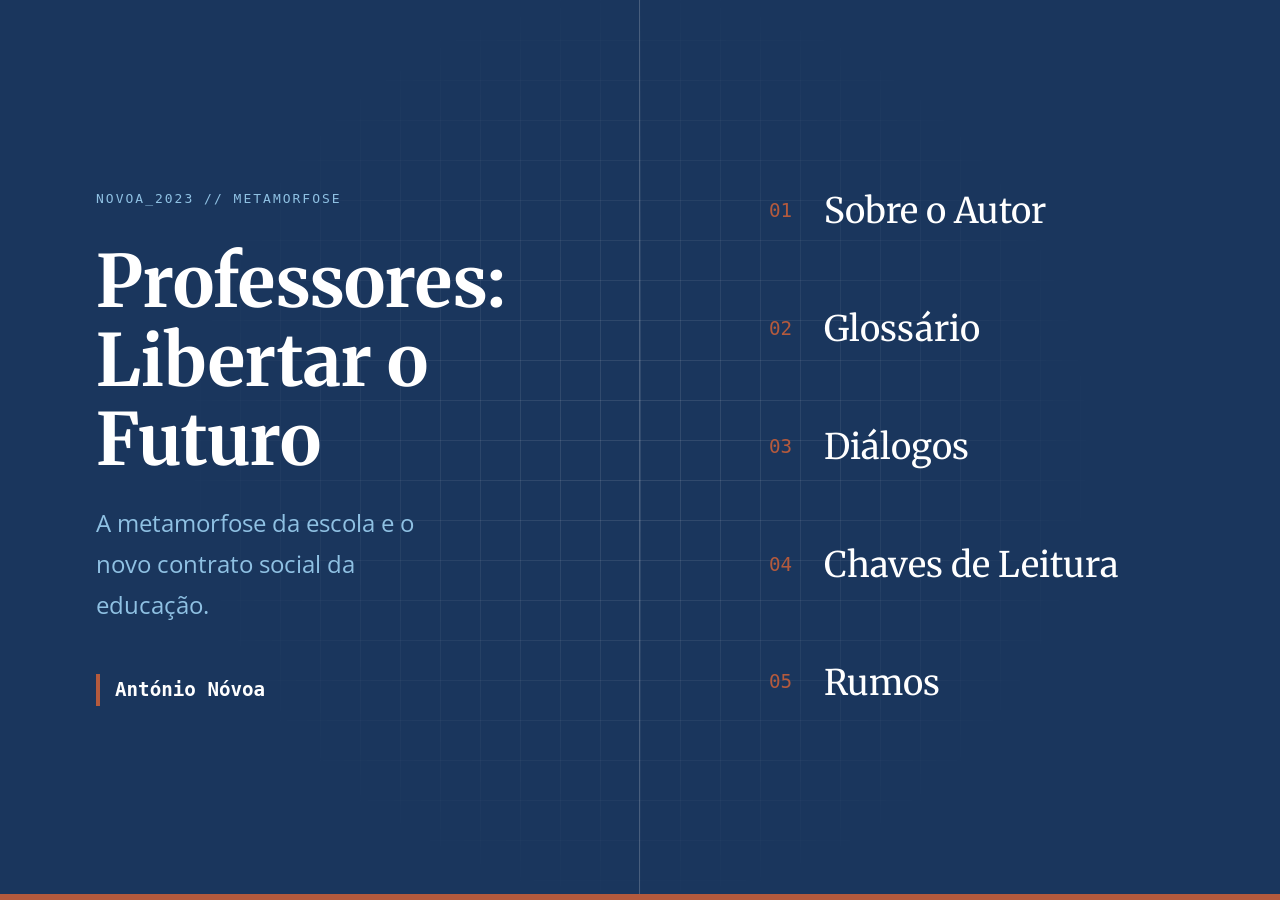
==== index.html @ 68f874a7 "Add files via upload" ====
<!doctype html>
<html lang="pt-BR">
    <head>
        <meta charset="UTF-8" />
        <meta name="viewport" content="width=device-width, initial-scale=1.0" />
        <title>Professores: Libertar o Futuro - Início</title>
        <link rel="preconnect" href="https://fonts.googleapis.com" />
        <link rel="preconnect" href="https://fonts.gstatic.com" crossorigin />
        <link
            href="https://fonts.googleapis.com/css2?family=Merriweather:wght@400;700&family=Open+Sans:wght@400;600&display=swap"
            rel="stylesheet"
        />
        <link rel="stylesheet" href="style.css" />
    </head>
    <body>
        <section id="apresentacao-slide" class="tela-blueprint">
            <div class="coluna-esquerda">
                <div
                    id="etiqueta-dinamica"
                    class="decoracao-arquitetonica anima-entrada"
                    style="animation-delay: 0.1s"
                >
                    NOVOA_2023 // METAMORFOSE
                </div>

                <h1 class="anima-entrada" style="animation-delay: 0.2s">
                    Professores:<br />Libertar o Futuro
                </h1>
                <p
                    class="subtitulo anima-entrada"
                    style="animation-delay: 0.3s"
                >
                    A metamorfose da escola e o novo contrato social da
                    educação.
                </p>

                <div
                    class="autor-info anima-entrada"
                    style="animation-delay: 0.4s"
                >
                    <strong>António Nóvoa</strong>
                </div>
            </div>

            <div class="coluna-direita">
                <nav class="navegacao-apresentacao">
                    <ul>
                        <li class="anima-entrada" style="animation-delay: 0.4s">
                            <a href="autor.html" data-tema="O PENSADOR"
                                ><span class="indice">01</span> Sobre o Autor</a
                            >
                        </li>
                        <li class="anima-entrada" style="animation-delay: 0.5s">
                            <a
                                href="glossario.html"
                                data-tema="CARTOGRAFIA CONCEITUAL"
                                ><span class="indice">02</span> Glossário</a
                            >
                        </li>
                        <li class="anima-entrada" style="animation-delay: 0.6s">
                            <a href="dialogos.html" data-tema="MULTIMÍDIA"
                                ><span class="indice">03</span> Diálogos</a
                            >
                        </li>
                        <li class="anima-entrada" style="animation-delay: 0.7s">
                            <a
                                href="chaves-leitura.html"
                                data-tema="AS RUPTURAS"
                                ><span class="indice">04</span> Chaves de
                                Leitura</a
                            >
                        </li>
                        <li class="anima-entrada" style="animation-delay: 0.8s">
                            <a href="rumos.html" data-tema="O AMANHÃ"
                                ><span class="indice">05</span> Rumos</a
                            >
                        </li>
                    </ul>
                </nav>
            </div>
        </section>

        <script src="script.js"></script>
    </body>
</html>
---- style.css ----
/* ==================================================
   VARIÁVEIS E DEFINIÇÕES GLOBAIS
   ================================================== */
:root {
    --cor-fundo: #fdfbf7;
    --cor-texto: #1a1a1a;
    --cor-destaque: #2c5d63;
    --cor-link: #b45a3d;
    --cor-grade: #d1cfc8;
    --azul-blueprint: #1a365d;
    --azul-blueprint-claro: #8fc1e3;
    --espacamento-padrao: 2rem;
}

* {
    margin: 0;
    padding: 0;
    box-sizing: border-box;
}

body {
    font-family: "Open Sans", sans-serif;
    background-color: var(--cor-fundo);
    color: var(--cor-texto);
    line-height: 1.7;
    position: relative;
    overflow-x: hidden;
}

h1,
h2,
h3 {
    font-family: "Merriweather", serif;
    color: var(--cor-destaque);
}

/* ==================================================
   TELA INICIAL: APRESENTAÇÃO BLUEPRINT DINÂMICA
   ================================================== */
.tela-blueprint {
    min-height: 100vh;
    display: grid;
    grid-template-columns: 1fr 1fr;
    background-color: var(--azul-blueprint);
    position: relative;
    overflow: hidden;
    border-bottom: 6px solid var(--cor-link);
    /* Variáveis do Spotlight */
    --cursor-x: 50%;
    --cursor-y: 50%;
}

/* Malha quadriculada com máscara dinâmica para o Spotlight */
.tela-blueprint::before {
    content: "";
    position: absolute;
    top: 0;
    left: 0;
    right: 0;
    bottom: 0;
    background-image:
        linear-gradient(rgba(255, 255, 255, 0.1) 1px, transparent 1px),
        linear-gradient(90deg, rgba(255, 255, 255, 0.1) 1px, transparent 1px);
    background-size: 40px 40px;
    -webkit-mask-image: radial-gradient(
        circle at var(--cursor-x) var(--cursor-y),
        black 10%,
        transparent 60%
    );
    mask-image: radial-gradient(
        circle at var(--cursor-x) var(--cursor-y),
        black 10%,
        transparent 60%
    );
    z-index: 1;
    transition:
        -webkit-mask-image 0.1s ease,
        mask-image 0.1s ease;
}

.coluna-esquerda,
.coluna-direita {
    position: relative;
    z-index: 2;
    padding: 6rem;
    display: flex;
    flex-direction: column;
    justify-content: center;
}

.coluna-esquerda {
    border-right: 1px solid rgba(255, 255, 255, 0.2);
}

.coluna-esquerda .decoracao-arquitetonica {
    color: var(--azul-blueprint-claro);
    font-family: monospace;
    letter-spacing: 2px;
    margin-bottom: 2rem;
}

/* Transição de cor para a etiqueta dinâmica */
#etiqueta-dinamica {
    transition: color 0.3s ease;
}

.coluna-esquerda h1 {
    color: #ffffff;
    font-size: 4.5rem;
    line-height: 1.1;
    margin-bottom: 1.5rem;
}

.coluna-esquerda .subtitulo {
    font-size: 1.5rem;
    color: var(--azul-blueprint-claro);
    margin-bottom: 3rem;
    max-width: 80%;
}

.coluna-esquerda .autor-info {
    font-family: monospace;
    font-size: 1.2rem;
    color: #ffffff;
    border-left: 4px solid var(--cor-link);
    padding-left: 15px;
}

/* Navegação da Capa */
.navegacao-apresentacao ul {
    list-style: none;
    display: flex;
    flex-direction: column;
    gap: 1.5rem;
}

.navegacao-apresentacao a {
    display: flex;
    align-items: center;
    color: #ffffff;
    text-decoration: none;
    font-size: 2.2rem;
    font-family: "Merriweather", serif;
    transition: all 0.3s ease;
    padding: 1rem 2rem;
    border: 1px solid transparent;
    border-radius: 4px;
}

.navegacao-apresentacao a:hover {
    border-color: var(--cor-link);
    background: rgba(180, 90, 61, 0.1);
    transform: translateX(15px);
    color: var(--cor-link);
}

.navegacao-apresentacao .indice {
    font-size: 1.2rem;
    font-family: monospace;
    color: var(--cor-link);
    margin-right: 2rem;
}

/* ==================================================
   ANIMAÇÕES DE ENTRADA (CASCATA)
   ================================================== */
.anima-entrada {
    opacity: 0;
    transform: translateY(30px);
    animation: fadeUp 0.8s cubic-bezier(0.2, 0.8, 0.2, 1) forwards;
}

@keyframes fadeUp {
    to {
        opacity: 1;
        transform: translateY(0);
    }
}

/* ==================================================
   ESTRUTURA DAS PÁGINAS INTERNAS (USO FUTURO)
   ================================================== */
.cabecalho-interno {
    background-color: var(--cor-destaque);
    display: flex;
    justify-content: space-between;
    align-items: center;
    padding: 1rem 3rem;
    position: sticky;
    top: 0;
    z-index: 100;
    box-shadow: 0 2px 10px rgba(0, 0, 0, 0.1);
}

.cabecalho-interno .logo-texto a {
    color: #ffffff;
    font-family: monospace;
    text-decoration: none;
    letter-spacing: 1px;
    font-size: 0.8rem;
    border: 1px solid rgba(255, 255, 255, 0.3);
    padding: 0.5rem 1rem;
    border-radius: 4px;
    transition: all 0.3s ease;
}

.cabecalho-interno .logo-texto a:hover {
    background-color: var(--cor-link);
    border-color: var(--cor-link);
}

.navegacao-reticular {
    display: flex;
    list-style: none;
    gap: 1.5rem;
}

.navegacao-reticular a {
    color: rgba(255, 255, 255, 0.7);
    text-decoration: none;
    font-weight: 600;
    font-size: 0.9rem;
    text-transform: uppercase;
    transition: all 0.3s ease;
}

.navegacao-reticular a:hover,
.navegacao-reticular a.ativo {
    color: #ffffff;
    border-bottom: 2px solid var(--cor-link);
}

.conteudo-fluido {
    background-color: var(--cor-fundo);
    position: relative;
    min-height: 100vh;
}

.conteudo-fluido::before {
    content: "";
    position: absolute;
    top: 0;
    left: 0;
    right: 0;
    bottom: 0;
    background-image: radial-gradient(var(--cor-grade) 1px, transparent 1px);
    background-size: 40px 40px;
    opacity: 0.5;
    z-index: 0;
    pointer-events: none;
}

.territorio {
    padding: 6rem var(--espacamento-padrao);
    max-width: 1000px;
    margin: 0 auto;
    position: relative;
    z-index: 1;
}

.territorio h2 {
    font-size: 2.5rem;
    margin-bottom: 2rem;
    position: relative;
    padding-bottom: 10px;
}

.territorio h2::after {
    content: "";
    position: absolute;
    bottom: 0;
    left: 0;
    width: 80px;
    height: 4px;
    background-color: var(--cor-link);
}

.grid-conceitos {
    display: grid;
    grid-template-columns: repeat(auto-fit, minmax(300px, 1fr));
    gap: 2rem;
    margin-top: 3rem;
}

.cartao-conceito {
    background: rgba(255, 255, 255, 0.9);
    padding: 2rem;
    border: 1px solid rgba(44, 93, 99, 0.15);
    border-top: 4px solid var(--cor-link);
    transition: all 0.3s ease;
}

.cartao-conceito:hover {
    background: #ffffff;
    box-shadow: 0 10px 30px rgba(0, 0, 0, 0.05);
    transform: translateY(-2px);
}

/* ==================================================
   ANIMAÇÃO DE METAMORFOSE ESPACIAL (PÁGINAS INTERNAS)
   ================================================== */
.palco-transicao {
    position: relative;
    width: 100%;
    height: 500px;
    margin-top: 3rem;
    overflow: hidden;
    background-color: rgba(255, 255, 255, 0.9);
    border: 1px solid var(--cor-grade);
    border-radius: 8px;
}

.cenario {
    position: absolute;
    top: 0;
    left: 0;
    width: 100%;
    height: 100%;
    display: flex;
    flex-direction: column;
    align-items: center;
    justify-content: center;
    transition: all 1.5s cubic-bezier(0.25, 1, 0.5, 1);
}

.rotulo-cenario {
    position: absolute;
    bottom: 20px;
    font-weight: 600;
    color: var(--cor-destaque);
    background: rgba(253, 251, 247, 0.95);
    padding: 0.5rem 1rem;
    border-radius: 4px;
}

.obsoleto {
    opacity: 1;
    transform: scale(1);
    z-index: 2;
}
.grade-celular {
    display: grid;
    grid-template-columns: repeat(4, 80px);
    gap: 20px;
}
.celula {
    width: 80px;
    height: 80px;
    border: 2px solid var(--cor-texto);
}

.futuro {
    opacity: 0;
    transform: scale(0.8);
    z-index: 1;
}
.ecologia-organica {
    position: relative;
    width: 100%;
    height: 100%;
}
.forma {
    position: absolute;
    opacity: 0.85;
}
.azul-petroleo {
    background-color: var(--cor-destaque);
}
.terracota {
    background-color: var(--cor-link);
}
.creme {
    background-color: var(--cor-grade);
}

.redonda {
    width: 150px;
    height: 150px;
    border-radius: 50%;
    top: 20%;
    left: 20%;
}
.capsula {
    width: 250px;
    height: 100px;
    border-radius: 50px;
    bottom: 30%;
    right: 20%;
}
.conectora {
    width: 200px;
    height: 120px;
    border-radius: 30% 70% 70% 30% / 30% 30% 70% 70%;
    top: 40%;
    left: 45%;
}

#metamorfose-espacial.ativa .obsoleto {
    opacity: 0;
    transform: scale(1.2);
    pointer-events: none;
}
#metamorfose-espacial.ativa .futuro {
    opacity: 1;
    transform: scale(1);
    z-index: 3;
}

/* ==================================================
   RESPONSIVIDADE (MEDIA QUERIES)
   ================================================== */
@media (max-width: 900px) {
    .tela-blueprint {
        grid-template-columns: 1fr;
        min-height: auto;
    }

    .coluna-esquerda {
        border-right: none;
        border-bottom: 1px solid rgba(255, 255, 255, 0.2);
        padding: 4rem 2rem;
    }

    .coluna-direita {
        padding: 2rem;
    }
    .coluna-esquerda h1 {
        font-size: 2.8rem;
    }

    .navegacao-apresentacao a {
        font-size: 1.6rem;
        padding: 0.8rem;
    }

    .cabecalho-interno {
        padding: 1rem;
        flex-direction: column;
        gap: 1rem;
    }

    .navegacao-reticular {
        gap: 0.8rem;
        flex-wrap: wrap;
        justify-content: center;
    }

    .palco-transicao {
        height: 350px;
    }
    .grade-celular {
        grid-template-columns: repeat(3, 60px);
        gap: 10px;
    }
    .celula {
        width: 60px;
        height: 60px;
    }
}

@media (max-width: 480px) {
    .coluna-esquerda h1 {
        font-size: 2.2rem;
    }
    .navegacao-apresentacao .indice {
        margin-right: 1rem;
    }
    .navegacao-apresentacao a {
        font-size: 1.3rem;
    }
}
/* ==================================================
   PÁGINA: SOBRE O AUTOR
   ================================================== */
.autor-hero {
    display: grid;
    grid-template-columns: 1fr 2fr;
    gap: 4rem;
    align-items: center;
}

/* Tratamento Visual da Foto */
.moldura-blueprint {
    position: relative;
    padding: 1rem;
    background-image:
        linear-gradient(var(--cor-grade) 1px, transparent 1px),
        linear-gradient(90deg, var(--cor-grade) 1px, transparent 1px);
    background-size: 20px 20px;
    border: 1px solid var(--cor-destaque);
    border-radius: 4px;
}

.moldura-blueprint::after {
    content: "";
    position: absolute;
    bottom: -15px;
    right: -15px;
    width: 50%;
    height: 50%;
    border-bottom: 4px solid var(--cor-link);
    border-right: 4px solid var(--cor-link);
    z-index: 0;
}

.foto-autor {
    width: 100%;
    height: auto;
    border-radius: 2px;
    display: block;
    position: relative;
    z-index: 1;
    filter: grayscale(20%) contrast(110%);
    transition: filter 0.3s ease;
}

.foto-autor:hover {
    filter: grayscale(0%) contrast(100%);
}

.subtitulo-autor {
    font-family: "Open Sans", sans-serif;
    font-size: 1.4rem;
    color: var(--cor-link);
    margin-bottom: 1.5rem;
}

/* O Paradoxo (Bloco de Impacto) */
.sem-borda {
    border-bottom: none;
}
.padding-reduzido {
    padding-top: 2rem;
    padding-bottom: 2rem;
}

.box-paradoxo {
    background-color: var(--azul-blueprint);
    color: #ffffff;
    padding: 4rem;
    border-radius: 8px;
    box-shadow: 0 15px 30px rgba(26, 54, 93, 0.2);
    position: relative;
    overflow: hidden;
    border-left: 8px solid var(--cor-link);
}

.box-paradoxo .claro {
    color: var(--azul-blueprint-claro);
}

.box-paradoxo blockquote {
    font-family: "Merriweather", serif;
    font-size: 1.8rem;
    line-height: 1.5;
    font-style: italic;
    position: relative;
    z-index: 2;
}

/* Grid de Pilares */
.grid-pilares {
    display: grid;
    grid-template-columns: repeat(3, 1fr);
    gap: 2rem;
}

.pilar-card {
    background: #ffffff;
    border: 1px solid var(--cor-grade);
    padding: 3rem 2rem;
    position: relative;
    transition:
        transform 0.3s ease,
        box-shadow 0.3s ease;
}

.pilar-card:hover {
    transform: translateY(-10px);
    box-shadow: 0 10px 20px rgba(0, 0, 0, 0.05);
    border-color: var(--cor-destaque);
}

.pilar-numero {
    position: absolute;
    top: -20px;
    left: 20px;
    background: var(--cor-link);
    color: white;
    font-family: monospace;
    font-size: 1.5rem;
    font-weight: bold;
    padding: 0.5rem 1rem;
}

.pilar-card h3 {
    margin-top: 1rem;
    margin-bottom: 1rem;
}

/* Responsividade da Página do Autor */
.autor-hero {
    grid-template-columns: 1fr;
    gap: 2rem;
}

.coluna-foto {
    max-width: 300px;
    margin: 0 auto;
}

.box-paradoxo {
    padding: 2rem;
}

.box-paradoxo blockquote {
    font-size: 1.3rem;
}

.grid-pilares {
    grid-template-columns: 1fr;
}
/* ==================================================
   PÁGINA DO AUTOR: GRID DE FORMAÇÃO
   ================================================== */
.grid-formacao {
    display: grid;
    grid-template-columns: 1fr 1fr;
    gap: 4rem;
    margin-top: 2rem;
}

.bloco-tecnico {
    border-left: 2px solid var(--cor-grade);
    padding-left: 2rem;
}

.lista-formacao {
    list-style: none;
    margin-top: 1rem;
}

.lista-formacao li {
    margin-bottom: 1.5rem;
    font-size: 0.95rem;
}

.lista-formacao li strong {
    display: block;
    color: var(--cor-destaque);
}

.lista-formacao .instituicao {
    display: block;
    font-family: monospace;
    color: var(--cor-link);
    font-size: 0.85rem;
    margin-top: 0.3rem;
}

/* Ajuste Responsivo para o Grid de Formação */
@media (max-width: 900px) {
    .grid-formacao {
        grid-template-columns: 1fr;
        gap: 2rem;
    }
}

/* ==================================================
   NOVOS COMPONENTES INTERATIVOS (INTERACTION DESIGN UPGRADES)
   ================================================== */

/* 1. ESTILOS DO SLIDER E PALCO DA METAMORFOSE (CHAVES DE LEITURA) */
.controles-metamorfose {
    display: flex;
    flex-direction: column;
    align-items: center;
    gap: 1rem;
    margin: 2.5rem 0;
    background: rgba(44, 93, 99, 0.04);
    padding: 2rem;
    border-radius: 8px;
    border: 1px dashed var(--cor-destaque);
}

.controles-metamorfose label {
    font-family: monospace;
    font-weight: bold;
    color: var(--cor-destaque);
    letter-spacing: 1px;
    font-size: 1rem;
}

.slider-premium {
    -webkit-appearance: none;
    appearance: none;
    width: 100%;
    max-width: 500px;
    height: 8px;
    border-radius: 4px;
    background: var(--cor-grade);
    outline: none;
    transition: background 0.3s;
}

.slider-premium::-webkit-slider-thumb {
    -webkit-appearance: none;
    appearance: none;
    width: 24px;
    height: 24px;
    border-radius: 50%;
    background: var(--cor-link);
    cursor: pointer;
    box-shadow: 0 2px 6px rgba(0, 0, 0, 0.2);
    transition: transform 0.2s ease, background 0.2s ease;
    border: 2px solid #ffffff;
}

.slider-premium::-webkit-slider-thumb:hover {
    transform: scale(1.2);
    background: var(--cor-destaque);
}

.legenda-transicao {
    font-family: "Merriweather", serif;
    font-style: italic;
    font-size: 1.1rem;
    color: var(--cor-texto);
    text-align: center;
    min-height: 2.5rem;
    margin-top: 0.5rem;
    max-width: 600px;
}

/* 2. CARTOGRAFIA CONCEITUAL (GLOSSÁRIO) */
.painel-glossario {
    display: grid;
    grid-template-columns: 1fr 1fr;
    gap: 3rem;
    align-items: start;
    margin-top: 3rem;
}

.busca-container {
    grid-column: 1 / -1;
    margin-bottom: 1rem;
}

.input-busca {
    width: 100%;
    padding: 1.2rem 1.5rem;
    font-size: 1.1rem;
    border: 1px solid var(--cor-grade);
    border-radius: 6px;
    background: #ffffff;
    font-family: "Open Sans", sans-serif;
    color: var(--cor-texto);
    box-shadow: 0 4px 10px rgba(0, 0, 0, 0.02);
    transition: all 0.3s ease;
}

.input-busca:focus {
    outline: none;
    border-color: var(--cor-link);
    box-shadow: 0 4px 15px rgba(180, 90, 61, 0.15);
}

.grid-botoes-conceitos {
    display: grid;
    grid-template-columns: 1fr;
    gap: 1rem;
}

.botao-conceito {
    background: rgba(255, 255, 255, 0.8);
    border: 1px solid var(--cor-grade);
    border-left: 5px solid var(--cor-destaque);
    padding: 1.5rem 1.5rem;
    text-align: left;
    font-family: "Merriweather", serif;
    font-weight: 700;
    font-size: 1.15rem;
    color: var(--cor-destaque);
    cursor: pointer;
    border-radius: 4px;
    transition: all 0.3s cubic-bezier(0.25, 0.8, 0.25, 1);
}

.botao-conceito:hover {
    background: #ffffff;
    border-left-color: var(--cor-link);
    transform: translateX(5px);
    box-shadow: 0 4px 12px rgba(0,0,0,0.04);
}

.botao-conceito.selecionado {
    background: var(--azul-blueprint);
    color: #ffffff;
    border-left-color: var(--cor-link);
    border-color: var(--azul-blueprint);
}

.cartao-detalhe-conceito {
    background: #ffffff;
    border: 1px solid var(--cor-grade);
    border-top: 6px solid var(--cor-link);
    border-radius: 8px;
    padding: 2.5rem;
    box-shadow: 0 10px 25px rgba(0, 0, 0, 0.05);
    position: sticky;
    top: 120px;
    transition: opacity 0.3s ease, transform 0.3s ease;
}

.cartao-detalhe-conceito.carregando {
    opacity: 0.5;
    transform: scale(0.98);
}

.cartao-detalhe-conceito h3 {
    font-size: 1.9rem;
    margin-bottom: 0.5rem;
    color: var(--cor-destaque);
    line-height: 1.3;
}

.categoria-conceito {
    font-family: monospace;
    font-size: 0.85rem;
    color: var(--cor-link);
    letter-spacing: 2px;
    text-transform: uppercase;
    display: block;
    margin-bottom: 1.5rem;
    font-weight: bold;
}

.citacao-livro {
    background: #fcf9f2;
    border-left: 4px solid var(--cor-link);
    padding: 1.2rem;
    font-family: "Merriweather", serif;
    font-style: italic;
    font-size: 1rem;
    color: #4a4a4a;
    line-height: 1.6;
    margin: 1.5rem 0;
}

.provocacao-doutoral {
    background: rgba(44, 93, 99, 0.05);
    border: 1px solid rgba(44, 93, 99, 0.15);
    border-radius: 6px;
    padding: 1.5rem;
    margin-top: 2rem;
}

.provocacao-doutoral h4 {
    font-family: monospace;
    color: var(--cor-destaque);
    font-size: 0.95rem;
    letter-spacing: 1px;
    margin-bottom: 0.5rem;
    display: flex;
    align-items: center;
    gap: 8px;
    text-transform: uppercase;
    font-weight: bold;
}

.provocacao-doutoral p {
    font-size: 0.95rem;
    line-height: 1.6;
    color: var(--cor-texto);
}

/* 3. ARENA DIALÓGICA (DIÁLOGOS) */
.arena-dialogica {
    display: flex;
    flex-direction: column;
    gap: 3.5rem;
    margin-top: 3rem;
}

.card-tese {
    background: #ffffff;
    border: 1px solid var(--cor-grade);
    border-radius: 8px;
    box-shadow: 0 4px 15px rgba(0,0,0,0.02);
    overflow: hidden;
}

.cabecalho-tese {
    background: var(--azul-blueprint);
    color: #ffffff;
    padding: 2.2rem 2.5rem;
    border-bottom: 4px solid var(--cor-link);
}

.cabecalho-tese .rotulo-numero {
    font-family: monospace;
    color: var(--azul-blueprint-claro);
    font-size: 0.9rem;
    letter-spacing: 2px;
    font-weight: bold;
}

.cabecalho-tese h3 {
    color: #ffffff;
    font-size: 1.65rem;
    margin-top: 0.5rem;
    line-height: 1.45;
}

.seletores-lentes {
    display: flex;
    background: #f7f5f0;
    border-bottom: 1px solid var(--cor-grade);
    padding: 0.6rem;
    gap: 0.6rem;
    flex-wrap: wrap;
}

.botao-lente {
    background: none;
    border: none;
    padding: 0.8rem 1.4rem;
    font-family: monospace;
    font-size: 0.85rem;
    font-weight: bold;
    color: var(--cor-destaque);
    cursor: pointer;
    border-radius: 4px;
    transition: all 0.2s ease;
    text-transform: uppercase;
    letter-spacing: 1px;
}

.botao-lente:hover {
    background: rgba(44, 93, 99, 0.1);
}

.botao-lente.ativa {
    background: var(--cor-link);
    color: #ffffff;
}

.corpo-debate {
    padding: 2.5rem;
    min-height: 180px;
    background: #ffffff;
}

.resposta-lente {
    animation: fadeIn 0.4s ease forwards;
}

.resposta-lente blockquote {
    font-family: "Merriweather", serif;
    font-style: italic;
    font-size: 1.25rem;
    color: var(--cor-texto);
    margin-bottom: 1.2rem;
    line-height: 1.65;
}

.resposta-lente .autor-critico {
    font-family: monospace;
    color: var(--cor-link);
    font-size: 0.95rem;
    font-weight: bold;
    display: block;
    border-top: 1px solid var(--cor-grade);
    padding-top: 0.8rem;
}

/* Painel de Recursos Multimídia */
.secao-multimidia {
    background: var(--azul-blueprint);
    color: #ffffff;
    border-radius: 8px;
    padding: 3rem;
    margin-top: 4rem;
    border-left: 8px solid var(--cor-link);
}

.secao-multimidia h3 {
    color: #ffffff;
    font-size: 2rem;
    margin-bottom: 1rem;
}

.grid-videos {
    display: grid;
    grid-template-columns: repeat(auto-fit, minmax(280px, 1fr));
    gap: 2.5rem;
    margin-top: 2rem;
}

.card-video {
    background: rgba(255,255,255,0.05);
    border: 1px solid rgba(255,255,255,0.15);
    border-radius: 6px;
    padding: 1.8rem;
    transition: all 0.3s ease;
}

.card-video:hover {
    background: rgba(255,255,255,0.1);
    border-color: var(--azul-blueprint-claro);
    transform: translateY(-4px);
}

.card-video h4 {
    font-family: "Merriweather", serif;
    font-size: 1.15rem;
    color: #ffffff;
    margin-bottom: 0.8rem;
    line-height: 1.4;
}

.card-video p {
    font-size: 0.9rem;
    color: var(--azul-blueprint-claro);
    line-height: 1.5;
    margin-bottom: 1.8rem;
}

.botao-play {
    display: inline-flex;
    align-items: center;
    gap: 8px;
    background: var(--cor-link);
    color: white;
    text-decoration: none;
    font-family: monospace;
    font-weight: bold;
    font-size: 0.85rem;
    padding: 0.7rem 1.4rem;
    border-radius: 4px;
    transition: background 0.2s ease;
}

.botao-play:hover {
    background: #c96b4d;
}

/* 4. DASHBOARD DE AUTODIAGNÓSTICO (RUMOS) */
.painel-rumos {
    background: #ffffff;
    border: 1px solid var(--cor-grade);
    border-radius: 8px;
    padding: 3rem;
    margin-top: 3rem;
    box-shadow: 0 4px 20px rgba(0, 0, 0, 0.02);
}

.grid-sliders {
    display: flex;
    flex-direction: column;
    gap: 2.2rem;
}

.item-slider {
    display: grid;
    grid-template-columns: 2fr 3fr 1fr;
    align-items: center;
    gap: 2rem;
    border-bottom: 1px solid rgba(0,0,0,0.06);
    padding-bottom: 1.8rem;
}

.item-slider:last-child {
    border-bottom: none;
    padding-bottom: 0;
}

.info-slider h4 {
    font-family: "Merriweather", serif;
    font-size: 1.25rem;
    color: var(--cor-destaque);
    margin-bottom: 0.3rem;
}

.info-slider p {
    font-size: 0.85rem;
    color: #666666;
    line-height: 1.45;
}

.item-slider input[type="range"] {
    -webkit-appearance: none;
    appearance: none;
    width: 100%;
    height: 8px;
    background: var(--cor-grade);
    border-radius: 4px;
    outline: none;
}

.item-slider input[type="range"]::-webkit-slider-thumb {
    -webkit-appearance: none;
    appearance: none;
    width: 22px;
    height: 22px;
    border-radius: 50%;
    background: var(--cor-destaque);
    cursor: pointer;
    border: 2px solid white;
    box-shadow: 0 2px 6px rgba(0,0,0,0.15);
    transition: transform 0.1s ease, background 0.1s ease;
}

.item-slider input[type="range"]::-webkit-slider-thumb:hover {
    transform: scale(1.25);
    background: var(--cor-link);
}

.valor-slider {
    font-family: monospace;
    font-size: 1.6rem;
    font-weight: bold;
    color: var(--cor-link);
    text-align: right;
}

/* Painel de Resultados Diagnósticos */
.bloco-resultado-diagnostico {
    margin-top: 3.5rem;
    background: var(--azul-blueprint);
    color: white;
    padding: 3rem;
    border-radius: 8px;
    display: flex;
    gap: 3rem;
    align-items: center;
    border-left: 8px solid var(--cor-link);
}

.radial-media {
    flex-shrink: 0;
    width: 130px;
    height: 130px;
    border-radius: 50%;
    border: 8px solid var(--azul-blueprint-claro);
    display: flex;
    align-items: center;
    justify-content: center;
    position: relative;
    background: rgba(255,255,255,0.05);
}

.radial-media .numero-grande {
    font-size: 3rem;
    font-family: monospace;
    font-weight: bold;
    color: white;
}

.diagnostico-feedback {
    flex-grow: 1;
}

.diagnostico-feedback h3 {
    color: #ffffff;
    font-size: 1.7rem;
    margin-bottom: 0.5rem;
}

.diagnostico-feedback p {
    color: var(--azul-blueprint-claro);
    font-size: 1.1rem;
    line-height: 1.6;
}

@keyframes fadeIn {
    from { opacity: 0; transform: translateY(8px); }
    to { opacity: 1; transform: translateY(0); }
}

/* RESPONSIVIDADE PARA OS NOVOS COMPONENTES */
@media (max-width: 900px) {
    .painel-glossario {
        grid-template-columns: 1fr;
        gap: 2rem;
    }
    
    .cartao-detalhe-conceito {
        position: static;
        margin-top: 1rem;
    }
    
    .item-slider {
        grid-template-columns: 1fr;
        gap: 0.8rem;
        padding-bottom: 2rem;
    }
    
    .valor-slider {
        text-align: left;
        font-size: 1.3rem;
    }
    
    .bloco-resultado-diagnostico {
        flex-direction: column;
        text-align: center;
        gap: 1.5rem;
        padding: 2.2rem;
    }
}

/* ==================================================
   5. ESTILOS DO GUIA DE LEITURA POR CAPÍTULOS (CHAVES DE LEITURA)
   ================================================== */
.painel-guia-leitura {
    display: grid;
    grid-template-columns: 300px 1fr;
    gap: 3rem;
    align-items: start;
    margin-top: 3rem;
}

.seletor-capitulos {
    display: flex;
    flex-direction: column;
    gap: 0.8rem;
    max-height: 600px;
    overflow-y: auto;
    padding-right: 0.5rem;
}

.seletor-capitulos::-webkit-scrollbar {
    width: 6px;
}
.seletor-capitulos::-webkit-scrollbar-thumb {
    background-color: var(--cor-grade);
    border-radius: 3px;
}

.botao-capitulo {
    background: rgba(255, 255, 255, 0.8);
    border: 1px solid var(--cor-grade);
    border-left: 5px solid var(--cor-destaque);
    padding: 1.2rem 1.4rem;
    text-align: left;
    font-family: "Open Sans", sans-serif;
    font-weight: 600;
    font-size: 0.95rem;
    color: var(--cor-destaque);
    cursor: pointer;
    border-radius: 4px;
    transition: all 0.2s ease;
    display: flex;
    flex-direction: column;
    gap: 0.3rem;
    line-height: 1.4;
}

.botao-capitulo:hover {
    background: #ffffff;
    border-left-color: var(--cor-link);
    transform: translateX(4px);
    box-shadow: 0 4px 12px rgba(0,0,0,0.03);
}

.botao-capitulo.selecionado {
    background: var(--azul-blueprint);
    color: #ffffff;
    border-left-color: var(--cor-link);
    border-color: var(--azul-blueprint);
}

.botao-capitulo .numero-cap {
    font-family: monospace;
    font-size: 0.75rem;
    text-transform: uppercase;
    letter-spacing: 1px;
    color: var(--cor-link);
    font-weight: bold;
}

.botao-capitulo.selecionado .numero-cap {
    color: var(--azul-blueprint-claro);
}

.painel-detalhe-capitulo {
    background: #ffffff;
    border: 1px solid var(--cor-grade);
    border-top: 6px solid var(--cor-link);
    border-radius: 8px;
    padding: 3rem;
    box-shadow: 0 10px 25px rgba(0, 0, 0, 0.05);
    min-height: 480px;
    transition: opacity 0.3s ease, transform 0.3s ease;
}

.painel-detalhe-capitulo.carregando {
    opacity: 0.5;
    transform: scale(0.98);
}

.painel-detalhe-capitulo h3 {
    font-size: 1.9rem;
    color: var(--cor-destaque);
    line-height: 1.35;
    margin-bottom: 0.5rem;
}

.tema-unesco-cap {
    font-family: monospace;
    font-size: 0.85rem;
    color: var(--cor-link);
    letter-spacing: 1px;
    text-transform: uppercase;
    display: block;
    margin-bottom: 1.5rem;
    font-weight: bold;
    border-bottom: 1px dashed var(--cor-grade);
    padding-bottom: 1rem;
}

.foco-teorico-cap {
    font-size: 1.05rem;
    line-height: 1.7;
    margin-bottom: 1.5rem;
    color: var(--cor-texto);
    text-align: justify;
}

.citacao-comentada-cap {
    background: #fcf9f2;
    border-left: 4px solid var(--cor-link);
    padding: 1.5rem;
    margin: 2rem 0;
}

.citacao-comentada-cap blockquote {
    font-family: "Merriweather", serif;
    font-style: italic;
    font-size: 1.1rem;
    color: #333333;
    line-height: 1.65;
    margin-bottom: 1rem;
    border-bottom: none;
    padding-bottom: 0;
}

.citacao-comentada-cap .comentario {
    font-size: 0.95rem;
    color: #555555;
    line-height: 1.65;
    border-top: 1px dashed var(--cor-grade);
    padding-top: 0.8rem;
    margin-top: 0.8rem;
}

.conexoes-cap {
    background: rgba(44, 93, 99, 0.05);
    border: 1px solid rgba(44, 93, 99, 0.15);
    border-radius: 6px;
    padding: 1.5rem;
    margin-top: 2.2rem;
}

.conexoes-cap h4 {
    font-family: monospace;
    color: var(--cor-destaque);
    font-size: 0.95rem;
    letter-spacing: 1px;
    margin-bottom: 0.6rem;
    text-transform: uppercase;
    font-weight: bold;
    display: flex;
    align-items: center;
    gap: 8px;
}

.conexoes-cap p {
    font-size: 0.95rem;
    line-height: 1.6;
    color: var(--cor-texto);
}

.conexoes-cap .lista-autores {
    font-family: monospace;
    font-weight: bold;
    color: var(--cor-link);
    margin-top: 0.6rem;
    display: block;
    letter-spacing: 0.5px;
}

@media (max-width: 900px) {
    .painel-guia-leitura {
        grid-template-columns: 1fr;
        gap: 2rem;
    }
    
    .seletor-capitulos {
        max-height: 200px;
        flex-direction: row;
        overflow-x: auto;
        overflow-y: hidden;
        padding-bottom: 0.8rem;
        white-space: nowrap;
    }
    
    .botao-capitulo {
        display: inline-flex;
        flex-shrink: 0;
        min-width: 250px;
        white-space: normal;
    }
}

/* ==================================================
   5. SEÇÃO ESPECIAL: CONJUNTURA BRASILEIRA (DIALOGOS)
   ================================================== */
.grid-conjuntura-br {
    display: grid;
    grid-template-columns: repeat(auto-fit, minmax(300px, 1fr));
    gap: 2.5rem;
    margin-top: 3rem;
}

.card-conjuntura {
    background: #ffffff;
    border: 1px solid var(--cor-grade);
    border-radius: 8px;
    box-shadow: 0 4px 15px rgba(0,0,0,0.02);
    overflow: hidden;
    display: flex;
    flex-direction: column;
    transition: all 0.3s ease;
}

.card-conjuntura:hover {
    box-shadow: 0 10px 30px rgba(0,0,0,0.05);
    transform: translateY(-4px);
}

.cabecalho-conjuntura {
    background: var(--cor-destaque);
    color: #ffffff;
    padding: 1.8rem 2rem;
    border-bottom: 4px solid var(--cor-link);
}

.cabecalho-conjuntura .etiqueta-reforma {
    font-family: monospace;
    color: var(--azul-blueprint-claro);
    font-size: 0.8rem;
    letter-spacing: 1.5px;
    font-weight: bold;
    display: block;
    margin-bottom: 0.3rem;
}

.cabecalho-conjuntura h3 {
    color: #ffffff;
    font-size: 1.35rem;
    margin-top: 0.2rem;
    line-height: 1.4;
}

.conteudo-conjuntura {
    padding: 2rem;
    display: flex;
    flex-direction: column;
    gap: 1.2rem;
    flex-grow: 1;
    font-size: 0.95rem;
}

.conteudo-conjuntura strong {
    color: var(--cor-destaque);
}

.problematizacao-br {
    background: rgba(180, 90, 61, 0.05);
    border: 1px dashed var(--cor-link);
    border-radius: 6px;
    padding: 1.2rem;
    margin-top: auto;
    font-size: 0.9rem;
    color: var(--cor-texto);
    line-height: 1.6;
}

.problematizacao-br strong {
    color: var(--cor-link);
    display: block;
    font-family: monospace;
    font-size: 0.85rem;
    text-transform: uppercase;
    margin-bottom: 0.4rem;
    letter-spacing: 1px;
}
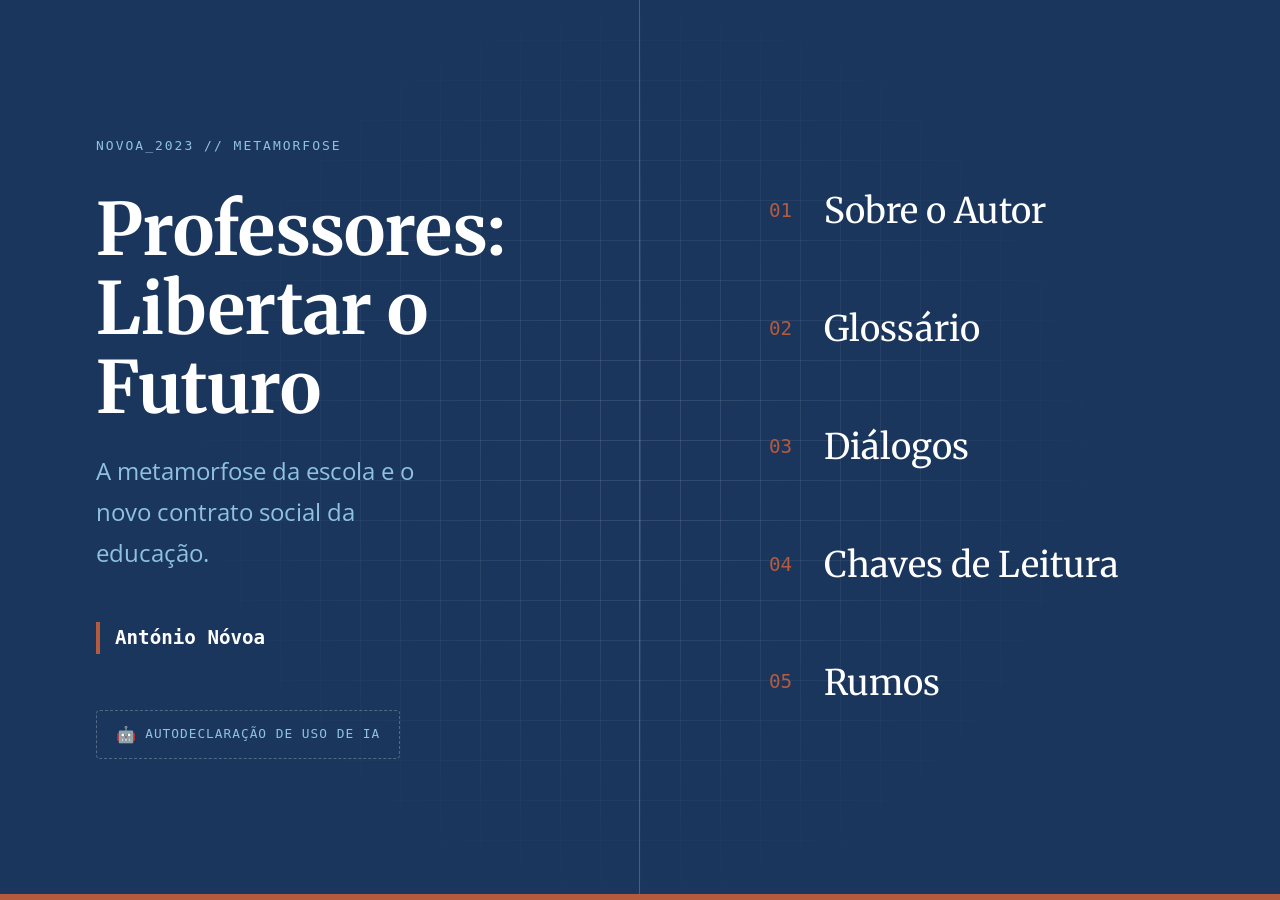
==== commit 0580fb5f: "Add files via upload" ====
--- a/index.html
+++ b/index.html
@@ -1,85 +1,94 @@
-<!doctype html>
-<html lang="pt-BR">
-    <head>
-        <meta charset="UTF-8" />
-        <meta name="viewport" content="width=device-width, initial-scale=1.0" />
-        <title>Professores: Libertar o Futuro - Início</title>
-        <link rel="preconnect" href="https://fonts.googleapis.com" />
-        <link rel="preconnect" href="https://fonts.gstatic.com" crossorigin />
-        <link
-            href="https://fonts.googleapis.com/css2?family=Merriweather:wght@400;700&family=Open+Sans:wght@400;600&display=swap"
-            rel="stylesheet"
-        />
-        <link rel="stylesheet" href="style.css" />
-    </head>
-    <body>
-        <section id="apresentacao-slide" class="tela-blueprint">
-            <div class="coluna-esquerda">
-                <div
-                    id="etiqueta-dinamica"
-                    class="decoracao-arquitetonica anima-entrada"
-                    style="animation-delay: 0.1s"
-                >
-                    NOVOA_2023 // METAMORFOSE
-                </div>
-
-                <h1 class="anima-entrada" style="animation-delay: 0.2s">
-                    Professores:<br />Libertar o Futuro
-                </h1>
-                <p
-                    class="subtitulo anima-entrada"
-                    style="animation-delay: 0.3s"
-                >
-                    A metamorfose da escola e o novo contrato social da
-                    educação.
-                </p>
-
-                <div
-                    class="autor-info anima-entrada"
-                    style="animation-delay: 0.4s"
-                >
-                    <strong>António Nóvoa</strong>
-                </div>
-            </div>
-
-            <div class="coluna-direita">
-                <nav class="navegacao-apresentacao">
-                    <ul>
-                        <li class="anima-entrada" style="animation-delay: 0.4s">
-                            <a href="autor.html" data-tema="O PENSADOR"
-                                ><span class="indice">01</span> Sobre o Autor</a
-                            >
-                        </li>
-                        <li class="anima-entrada" style="animation-delay: 0.5s">
-                            <a
-                                href="glossario.html"
-                                data-tema="CARTOGRAFIA CONCEITUAL"
-                                ><span class="indice">02</span> Glossário</a
-                            >
-                        </li>
-                        <li class="anima-entrada" style="animation-delay: 0.6s">
-                            <a href="dialogos.html" data-tema="MULTIMÍDIA"
-                                ><span class="indice">03</span> Diálogos</a
-                            >
-                        </li>
-                        <li class="anima-entrada" style="animation-delay: 0.7s">
-                            <a
-                                href="chaves-leitura.html"
-                                data-tema="AS RUPTURAS"
-                                ><span class="indice">04</span> Chaves de
-                                Leitura</a
-                            >
-                        </li>
-                        <li class="anima-entrada" style="animation-delay: 0.8s">
-                            <a href="rumos.html" data-tema="O AMANHÃ"
-                                ><span class="indice">05</span> Rumos</a
-                            >
-                        </li>
-                    </ul>
-                </nav>
-            </div>
-        </section>
-
-        <script src="script.js"></script>
-    </body>
-</html>
+<!doctype html>
+<html lang="pt-BR">
+    <head>
+        <meta charset="UTF-8" />
+        <meta name="viewport" content="width=device-width, initial-scale=1.0" />
+        <title>Professores: Libertar o Futuro - Início</title>
+        <link rel="preconnect" href="https://fonts.googleapis.com" />
+        <link rel="preconnect" href="https://fonts.gstatic.com" crossorigin />
+        <link
+            href="https://fonts.googleapis.com/css2?family=Merriweather:wght@400;700&family=Open+Sans:wght@400;600&display=swap"
+            rel="stylesheet"
+        />
+        <link rel="stylesheet" href="style.css?v=2.1" />
+    </head>
+    <body>
+        <section id="apresentacao-slide" class="tela-blueprint">
+            <div class="coluna-esquerda">
+                <div
+                    id="etiqueta-dinamica"
+                    class="decoracao-arquitetonica anima-entrada"
+                    style="animation-delay: 0.1s"
+                >
+                    NOVOA_2023 // METAMORFOSE
+                </div>
+
+                <h1 class="anima-entrada" style="animation-delay: 0.2s">
+                    Professores:<br />Libertar o Futuro
+                </h1>
+                <p
+                    class="subtitulo anima-entrada"
+                    style="animation-delay: 0.3s"
+                >
+                    A metamorfose da escola e o novo contrato social da
+                    educação.
+                </p>
+
+                <div
+                    class="autor-info anima-entrada"
+                    style="animation-delay: 0.4s"
+                >
+                    <strong>António Nóvoa</strong>
+                </div>
+
+                <div
+                    class="ia-declaracao-container anima-entrada"
+                    style="animation-delay: 0.5s; margin-top: 3.5rem;"
+                >
+                    <a href="autodeclaracao.html" class="link-ia-declaracao">
+                        <span class="icone-ia">🤖</span> Autodeclaração de uso de IA
+                    </a>
+                </div>
+            </div>
+
+            <div class="coluna-direita">
+                <nav class="navegacao-apresentacao">
+                    <ul>
+                        <li class="anima-entrada" style="animation-delay: 0.4s">
+                            <a href="autor.html" data-tema="O PENSADOR"
+                                ><span class="indice">01</span> Sobre o Autor</a
+                            >
+                        </li>
+                        <li class="anima-entrada" style="animation-delay: 0.5s">
+                            <a
+                                href="glossario.html"
+                                data-tema="CARTOGRAFIA CONCEITUAL"
+                                ><span class="indice">02</span> Glossário</a
+                            >
+                        </li>
+                        <li class="anima-entrada" style="animation-delay: 0.6s">
+                            <a href="dialogos.html" data-tema="MULTIMÍDIA"
+                                ><span class="indice">03</span> Diálogos</a
+                            >
+                        </li>
+                        <li class="anima-entrada" style="animation-delay: 0.7s">
+                            <a
+                                href="chaves-leitura.html"
+                                data-tema="AS RUPTURAS"
+                                ><span class="indice">04</span> Chaves de
+                                Leitura</a
+                            >
+                        </li>
+                        <li class="anima-entrada" style="animation-delay: 0.8s">
+                            <a href="rumos.html" data-tema="O AMANHÃ"
+                                ><span class="indice">05</span> Rumos</a
+                            >
+                        </li>
+                    </ul>
+                </nav>
+            </div>
+        </section>
+
+        <script src="script.js"></script>
+    </body>
+</html>
--- a/style.css
+++ b/style.css
@@ -1497,4 +1497,249 @@
     letter-spacing: 1px;
 }
 
-
+/* ==================================================
+   6. ATUALIZAÇÕES E ENRIQUECIMENTO DA PÁGINA DO AUTOR
+   ================================================== */
+.galeria-reticular {
+    display: grid;
+    grid-template-columns: repeat(3, 1fr);
+    gap: 2.5rem;
+    margin-top: 3rem;
+}
+
+.cartao-galeria {
+    background: #ffffff;
+    border: 1px solid var(--cor-grade);
+    padding: 1.5rem;
+    border-radius: 4px;
+    box-shadow: 0 4px 10px rgba(0,0,0,0.02);
+    transition: all 0.3s ease;
+    display: flex;
+    flex-direction: column;
+}
+
+.cartao-galeria:hover {
+    transform: translateY(-5px);
+    box-shadow: 0 10px 25px rgba(0,0,0,0.05);
+    border-color: var(--cor-destaque);
+}
+
+.cartao-galeria .moldura-foto-pequena {
+    position: relative;
+    overflow: hidden;
+    margin-bottom: 1.2rem;
+    border: 1px solid var(--cor-grade);
+    aspect-ratio: 4 / 3;
+}
+
+.cartao-galeria .foto-galeria {
+    width: 100%;
+    height: 100%;
+    object-fit: cover;
+    filter: grayscale(100%) contrast(110%);
+    transition: all 0.5s ease;
+}
+
+.cartao-galeria:hover .foto-galeria {
+    filter: grayscale(0%) contrast(100%);
+    transform: scale(1.05);
+}
+
+.cartao-galeria h4 {
+    font-family: monospace;
+    font-size: 0.85rem;
+    color: var(--cor-link);
+    letter-spacing: 1px;
+    margin-bottom: 0.5rem;
+}
+
+.cartao-galeria p {
+    font-size: 0.9rem;
+    line-height: 1.5;
+    color: var(--cor-texto);
+}
+
+/* Painel de Citações Interativo */
+.painel-citacoes-interativo {
+    display: grid;
+    grid-template-columns: 1fr 2fr;
+    gap: 3rem;
+    background: #ffffff;
+    border: 1px solid var(--cor-grade);
+    border-radius: 8px;
+    padding: 3rem;
+    margin-top: 3rem;
+    box-shadow: 0 10px 30px rgba(0,0,0,0.03);
+}
+
+.painel-botoes-citacoes {
+    display: flex;
+    flex-direction: column;
+    gap: 1rem;
+}
+
+.btn-citacao-trigger {
+    background: rgba(44, 93, 99, 0.03);
+    border: 1px solid var(--cor-grade);
+    border-left: 4px solid var(--cor-grade);
+    color: var(--cor-texto);
+    padding: 1.2rem 1.5rem;
+    text-align: left;
+    font-family: monospace;
+    font-size: 0.9rem;
+    cursor: pointer;
+    border-radius: 4px;
+    transition: all 0.3s ease;
+}
+
+.btn-citacao-trigger:hover {
+    background: rgba(44, 93, 99, 0.08);
+    border-left-color: var(--cor-destaque);
+    transform: translateX(4px);
+}
+
+.btn-citacao-trigger.ativo {
+    background: var(--cor-destaque);
+    color: #ffffff;
+    border-color: var(--cor-destaque);
+    border-left-color: var(--cor-link);
+}
+
+.visor-citacao {
+    display: flex;
+    flex-direction: column;
+    justify-content: center;
+    padding-left: 2rem;
+    border-left: 1px solid var(--cor-grade);
+    min-height: 250px;
+    position: relative;
+}
+
+.visor-citacao blockquote {
+    font-family: "Merriweather", serif;
+    font-size: 1.6rem;
+    line-height: 1.6;
+    font-style: italic;
+    color: var(--cor-destaque);
+    margin-bottom: 1.5rem;
+    transition: opacity 0.3s ease;
+}
+
+.visor-citacao .autor-citacao-stamp {
+    font-family: monospace;
+    font-size: 0.85rem;
+    color: var(--cor-link);
+    letter-spacing: 1px;
+    text-transform: uppercase;
+}
+
+/* Grid de Pilares com 5 colunas */
+.grid-pilares-novo {
+    display: grid;
+    grid-template-columns: repeat(auto-fit, minmax(280px, 1fr));
+    gap: 2.5rem;
+    margin-top: 3rem;
+}
+
+.pilar-card-novo {
+    background: #ffffff;
+    border: 1px solid var(--cor-grade);
+    padding: 2.5rem 2rem;
+    position: relative;
+    border-top: 4px solid var(--cor-destaque);
+    transition: all 0.3s ease;
+    border-radius: 4px;
+}
+
+.pilar-card-novo:hover {
+    transform: translateY(-5px);
+    box-shadow: 0 10px 25px rgba(0, 0, 0, 0.05);
+    border-top-color: var(--cor-link);
+    border-color: var(--cor-destaque);
+}
+
+.pilar-card-novo .pilar-numero {
+    position: absolute;
+    top: -15px;
+    left: 20px;
+    background: var(--cor-link);
+    color: white;
+    font-family: monospace;
+    font-size: 1.1rem;
+    font-weight: bold;
+    padding: 0.3rem 0.8rem;
+    border-radius: 2px;
+}
+
+.pilar-card-novo h3 {
+    margin-top: 1rem;
+    margin-bottom: 1rem;
+    font-size: 1.25rem;
+    color: var(--cor-destaque);
+}
+
+.pilar-card-novo p {
+    font-size: 0.9rem;
+    line-height: 1.6;
+    color: var(--cor-texto);
+}
+
+/* Responsividade Geral */
+@media (max-width: 900px) {
+    .galeria-reticular {
+        grid-template-columns: 1fr;
+        gap: 1.5rem;
+    }
+    .painel-citacoes-interativo {
+        grid-template-columns: 1fr;
+        gap: 2rem;
+        padding: 2rem;
+    }
+    .visor-citacao {
+        padding-left: 0;
+        border-left: none;
+        border-top: 1px solid var(--cor-grade);
+        padding-top: 2rem;
+        min-height: auto;
+    }
+    .visor-citacao blockquote {
+        font-size: 1.3rem;
+    }
+}
+
+/* ==================================================
+   LINK DE AUTODECLARAÇÃO DE USO DE IA (HOME)
+   ================================================== */
+.ia-declaracao-container {
+    z-index: 5;
+}
+
+.link-ia-declaracao {
+    color: var(--azul-blueprint-claro);
+    text-decoration: none;
+    font-family: monospace;
+    font-size: 0.8rem;
+    letter-spacing: 1px;
+    text-transform: uppercase;
+    display: inline-flex;
+    align-items: center;
+    gap: 8px;
+    border: 1px dashed rgba(255, 255, 255, 0.25);
+    padding: 0.6rem 1.2rem;
+    border-radius: 4px;
+    transition: all 0.3s cubic-bezier(0.25, 0.8, 0.25, 1);
+}
+
+.link-ia-declaracao:hover {
+    color: #ffffff;
+    border-color: var(--cor-link);
+    background: rgba(180, 90, 61, 0.2);
+    transform: translateY(-2px);
+    box-shadow: 0 4px 12px rgba(180, 90, 61, 0.1);
+}
+
+.icone-ia {
+    font-size: 1rem;
+}
+
+
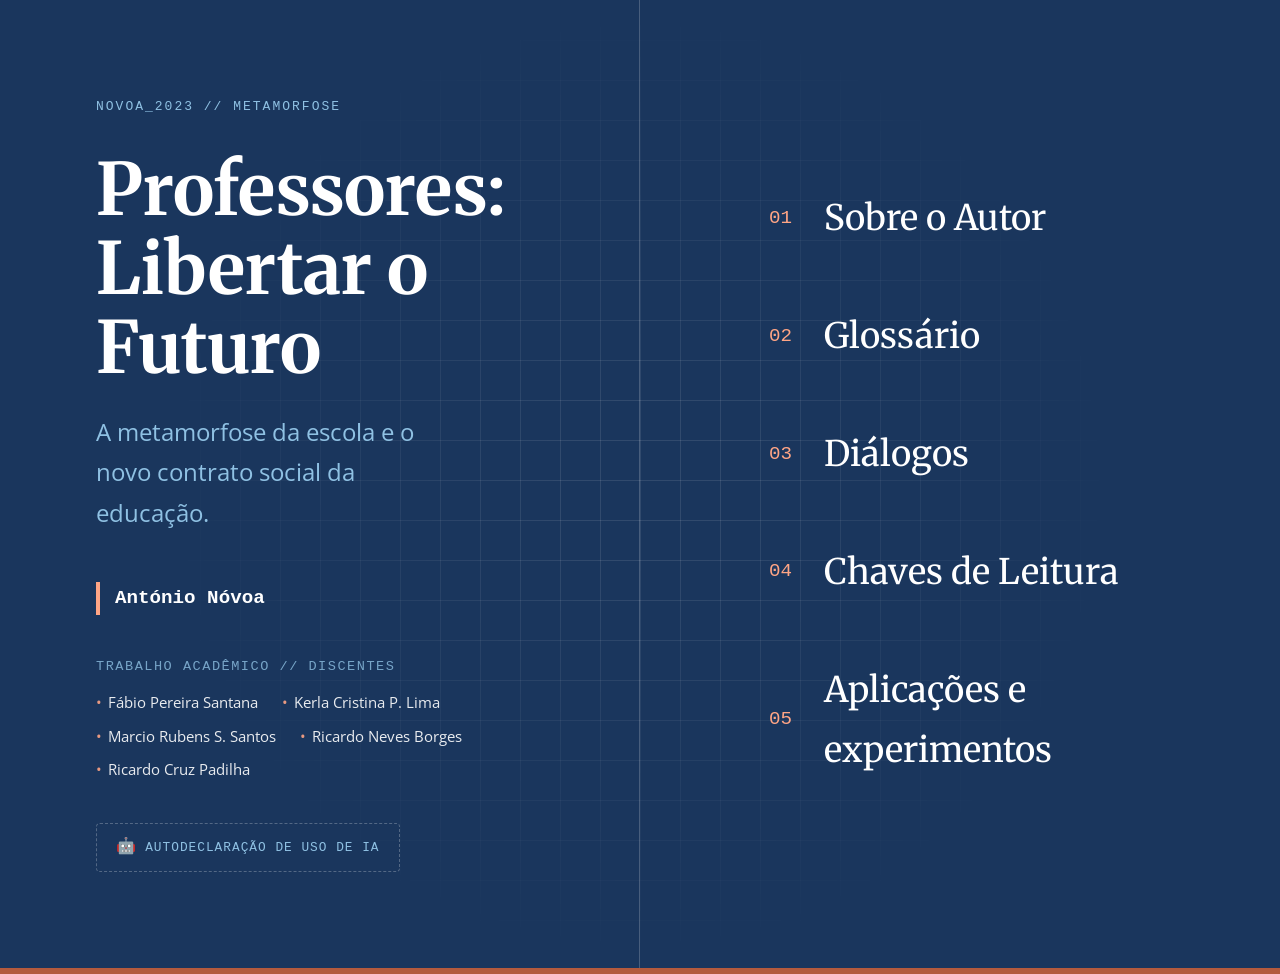
==== commit d4318389: "Add files via upload" ====
--- a/index.html
+++ b/index.html
@@ -10,7 +10,7 @@
             href="https://fonts.googleapis.com/css2?family=Merriweather:wght@400;700&family=Open+Sans:wght@400;600&display=swap"
             rel="stylesheet"
         />
-        <link rel="stylesheet" href="style.css?v=2.1" />
+        <link rel="stylesheet" href="style.css?v=3.8" />
     </head>
     <body>
         <section id="apresentacao-slide" class="tela-blueprint">
@@ -42,8 +42,22 @@
                 </div>
 
                 <div
+                    class="creditos-container anima-entrada"
+                    style="animation-delay: 0.45s"
+                >
+                    <div class="creditos-titulo">TRABALHO ACADÊMICO // DISCENTES</div>
+                    <ul class="lista-creditos">
+                        <li>Fábio Pereira Santana</li>
+                        <li>Kerla Cristina P. Lima</li>
+                        <li>Marcio Rubens S. Santos</li>
+                        <li>Ricardo Neves Borges</li>
+                        <li>Ricardo Cruz Padilha</li>
+                    </ul>
+                </div>
+
+                <div
                     class="ia-declaracao-container anima-entrada"
-                    style="animation-delay: 0.5s; margin-top: 3.5rem;"
+                    style="animation-delay: 0.5s; margin-top: 2.5rem;"
                 >
                     <a href="autodeclaracao.html" class="link-ia-declaracao">
                         <span class="icone-ia">🤖</span> Autodeclaração de uso de IA
@@ -81,14 +95,13 @@
                         </li>
                         <li class="anima-entrada" style="animation-delay: 0.8s">
                             <a href="rumos.html" data-tema="O AMANHÃ"
-                                ><span class="indice">05</span> Rumos</a
-                            >
+                                ><span class="indice">05</span> Aplicações e experimentos</a>
                         </li>
                     </ul>
                 </nav>
             </div>
         </section>
 
-        <script src="script.js"></script>
+        <script src="script.js?v=3.8"></script>
     </body>
 </html>
--- a/style.css
+++ b/style.css
@@ -6,11 +6,23 @@
     --cor-texto: #1a1a1a;
     --cor-destaque: #2c5d63;
     --cor-link: #b45a3d;
+    --cor-link-luminosa: #ffa585; /* Alta legibilidade em fundo escuro (WCAG 4.6:1) */
     --cor-grade: #d1cfc8;
     --azul-blueprint: #1a365d;
     --azul-blueprint-claro: #8fc1e3;
     --espacamento-padrao: 2rem;
 }
+
+/* Acessibilidade de Foco Global (Navegação por Teclado) */
+:focus-visible {
+    outline: 2px dashed var(--cor-link);
+    outline-offset: 4px;
+}
+
+.tela-blueprint :focus-visible {
+    outline: 2px dashed var(--cor-link-luminosa);
+}
+
 
 * {
     margin: 0;
@@ -122,9 +134,53 @@
     font-family: monospace;
     font-size: 1.2rem;
     color: #ffffff;
-    border-left: 4px solid var(--cor-link);
+    border-left: 4px solid var(--cor-link-luminosa);
     padding-left: 15px;
 }
+
+.coluna-esquerda .creditos-container {
+    margin-top: 2.5rem;
+}
+
+.coluna-esquerda .creditos-titulo {
+    font-family: monospace;
+    font-size: 0.85rem;
+    color: var(--azul-blueprint-claro);
+    letter-spacing: 1.5px;
+    margin-bottom: 0.75rem;
+    opacity: 0.8;
+}
+
+.coluna-esquerda .lista-creditos {
+    list-style: none;
+    font-family: "Open Sans", sans-serif;
+    font-size: 0.95rem;
+    color: #ffffff;
+    display: flex;
+    flex-wrap: wrap;
+    gap: 0.5rem 1.5rem;
+    max-width: 90%;
+}
+
+.coluna-esquerda .lista-creditos li {
+    position: relative;
+    padding-left: 12px;
+    opacity: 0.9;
+    transition: opacity 0.2s;
+}
+
+.coluna-esquerda .lista-creditos li:hover {
+    opacity: 1;
+}
+
+.coluna-esquerda .lista-creditos li::before {
+    content: "•";
+    color: var(--cor-link-luminosa);
+    position: absolute;
+    left: 0;
+    top: 0;
+}
+
 
 /* Navegação da Capa */
 .navegacao-apresentacao ul {
@@ -148,18 +204,19 @@
 }
 
 .navegacao-apresentacao a:hover {
-    border-color: var(--cor-link);
-    background: rgba(180, 90, 61, 0.1);
+    border-color: var(--cor-link-luminosa);
+    background: rgba(255, 165, 133, 0.1);
     transform: translateX(15px);
-    color: var(--cor-link);
+    color: var(--cor-link-luminosa);
 }
 
 .navegacao-apresentacao .indice {
     font-size: 1.2rem;
     font-family: monospace;
-    color: var(--cor-link);
+    color: var(--cor-link-luminosa);
     margin-right: 2rem;
 }
+
 
 /* ==================================================
    ANIMAÇÕES DE ENTRADA (CASCATA)
@@ -251,16 +308,20 @@
 }
 
 .territorio {
-    padding: 6rem var(--espacamento-padrao);
+    padding: 2.5rem var(--espacamento-padrao);
     max-width: 1000px;
     margin: 0 auto;
     position: relative;
     z-index: 1;
 }
 
+.territorio + .territorio {
+    padding-top: 0.5rem;
+}
+
 .territorio h2 {
-    font-size: 2.5rem;
-    margin-bottom: 2rem;
+    font-size: 2.3rem;
+    margin-bottom: 1.25rem;
     position: relative;
     padding-bottom: 10px;
 }
@@ -275,6 +336,19 @@
     background-color: var(--cor-link);
 }
 
+.territorio p {
+    margin-top: 0;
+    margin-bottom: 1.5rem;
+    font-size: 1.05rem;
+    line-height: 1.75;
+    color: var(--cor-texto);
+    text-align: justify;
+}
+
+.territorio p:last-of-type {
+    margin-bottom: 2rem;
+}
+
 .grid-conceitos {
     display: grid;
     grid-template-columns: repeat(auto-fit, minmax(300px, 1fr));
@@ -303,7 +377,7 @@
     position: relative;
     width: 100%;
     height: 500px;
-    margin-top: 3rem;
+    margin-top: 1.5rem;
     overflow: hidden;
     background-color: rgba(255, 255, 255, 0.9);
     border: 1px solid var(--cor-grade);
@@ -354,46 +428,205 @@
     transform: scale(0.8);
     z-index: 1;
 }
+.cenario.futuro svg {
+    max-width: 90%;
+    max-height: 82%;
+    box-sizing: border-box;
+}
 .ecologia-organica {
     position: relative;
     width: 100%;
     height: 100%;
-}
-.forma {
+    background-image:
+        linear-gradient(rgba(44, 93, 99, 0.05) 1px, transparent 1px),
+        linear-gradient(90deg, rgba(44, 93, 99, 0.05) 1px, transparent 1px);
+    background-size: 20px 20px;
+    padding: 2rem;
+}
+
+.blueprint-zona {
     position: absolute;
-    opacity: 0.85;
-}
-.azul-petroleo {
-    background-color: var(--cor-destaque);
-}
-.terracota {
-    background-color: var(--cor-link);
-}
-.creme {
-    background-color: var(--cor-grade);
-}
-
-.redonda {
-    width: 150px;
+    border: 1px dashed rgba(44, 93, 99, 0.3);
+    border-radius: 6px;
+    padding: 10px;
+    background: rgba(253, 251, 247, 0.85);
+    box-shadow: 0 4px 10px rgba(0, 0, 0, 0.02);
+}
+
+.blueprint-tag {
+    position: absolute;
+    font-family: monospace;
+    font-size: 0.65rem;
+    font-weight: bold;
+    color: var(--cor-destaque);
+    letter-spacing: 0.5px;
+    background: #ffffff;
+    padding: 1px 5px;
+    border: 1px solid var(--cor-grade);
+    border-radius: 2px;
+    z-index: 10;
+}
+
+/* 1. Zona Cooperativa */
+.zona-cooperativa {
+    width: 170px;
+    height: 170px;
+    top: 15%;
+    left: 8%;
+    display: flex;
+    align-items: center;
+    justify-content: center;
+}
+
+.zona-cooperativa .blueprint-mesa.circular {
+    width: 90px;
+    height: 90px;
+    border: 2px dashed var(--cor-link);
+    border-radius: 50%;
+    background: rgba(180, 90, 61, 0.05);
+}
+
+.zona-cooperativa .blueprint-assento {
+    position: absolute;
+    width: 14px;
+    height: 14px;
+    border-radius: 50%;
+    background: var(--azul-blueprint-claro);
+    border: 1px solid var(--azul-blueprint);
+}
+
+.zona-cooperativa .assento-1 { top: 15px; left: 78px; }
+.zona-cooperativa .assento-2 { top: 55px; right: 15px; }
+.zona-cooperativa .assento-3 { bottom: 20px; right: 30px; }
+.zona-cooperativa .assento-4 { bottom: 20px; left: 30px; }
+.zona-cooperativa .assento-5 { top: 55px; left: 15px; }
+
+.zona-cooperativa .blueprint-tag {
+    bottom: -10px;
+    left: 50%;
+    transform: translateX(-50%);
+}
+
+/* 2. Zona de Pesquisa (Research Lab) */
+.zona-pesquisa {
+    width: 220px;
+    height: 120px;
+    top: 15%;
+    right: 8%;
+    display: flex;
+    flex-direction: column;
+    justify-content: flex-start;
+    align-items: center;
+    padding-top: 15px;
+}
+
+.zona-pesquisa .blueprint-mesa.retangular {
+    width: 180px;
+    height: 35px;
+    border: 2px dashed var(--cor-destaque);
+    border-radius: 4px;
+    background: rgba(44, 93, 99, 0.05);
+    margin-top: 15px;
+}
+
+.zona-pesquisa .blueprint-terminal {
+    position: absolute;
+    width: 24px;
+    height: 12px;
+    border: 1px solid var(--azul-blueprint);
+    background: var(--azul-blueprint-claro);
+    border-radius: 2px;
+}
+
+.zona-pesquisa .t-1 { top: 40px; left: 35px; }
+.zona-pesquisa .t-2 { top: 40px; left: 98px; }
+.zona-pesquisa .t-3 { top: 40px; right: 35px; }
+
+.zona-pesquisa .blueprint-tag {
+    top: -10px;
+    left: 50%;
+    transform: translateX(-50%);
+}
+
+/* 3. Zona de Convivialidade (Ágora) */
+.zona-agora {
+    width: 230px;
     height: 150px;
+    bottom: 12%;
+    left: 10%;
+    display: flex;
+    align-items: center;
+    justify-content: center;
+}
+
+.zona-agora .blueprint-agora-curva {
+    width: 110px;
+    height: 110px;
+    border: 2px dashed var(--cor-link);
     border-radius: 50%;
-    top: 20%;
-    left: 20%;
-}
-.capsula {
-    width: 250px;
+    border-bottom-color: transparent;
+    transform: rotate(-45deg);
+    background: rgba(180, 90, 61, 0.02);
+}
+
+.zona-agora .blueprint-pufe {
+    position: absolute;
+    width: 18px;
+    height: 18px;
+    border-radius: 6px;
+    background: var(--azul-blueprint-claro);
+    border: 1px solid var(--cor-destaque);
+}
+
+.zona-agora .p-1 { top: 25px; left: 105px; }
+.zona-agora .p-2 { bottom: 40px; left: 35px; }
+.zona-agora .p-3 { bottom: 35px; right: 55px; }
+
+.zona-agora .blueprint-tag {
+    bottom: -10px;
+    left: 50%;
+    transform: translateX(-50%);
+}
+
+/* 4. Painéis de Exposição / Pública Ação */
+.zona-exposicao {
+    width: 160px;
     height: 100px;
-    border-radius: 50px;
-    bottom: 30%;
-    right: 20%;
-}
-.conectora {
-    width: 200px;
-    height: 120px;
-    border-radius: 30% 70% 70% 30% / 30% 30% 70% 70%;
-    top: 40%;
-    left: 45%;
-}
+    bottom: 15%;
+    right: 12%;
+    display: flex;
+    flex-direction: column;
+    justify-content: center;
+    align-items: center;
+    gap: 15px;
+}
+
+.zona-exposicao .blueprint-painel {
+    width: 120px;
+    height: 6px;
+    background: var(--cor-link);
+    border-radius: 3px;
+}
+
+.zona-exposicao .blueprint-tag {
+    top: -10px;
+    left: 50%;
+    transform: translateX(-50%);
+}
+
+/* Linhas de Fluxo */
+.blueprint-fluxo-linha {
+    position: absolute;
+    top: 45%;
+    left: 32%;
+    width: 35%;
+    height: 2px;
+    border-top: 1.5px dashed var(--cor-grade);
+    z-index: 0;
+    pointer-events: none;
+    transform: rotate(10deg);
+}
+
 
 #metamorfose-espacial.ativa .obsoleto {
     opacity: 0;
@@ -434,19 +667,47 @@
     }
 
     .cabecalho-interno {
-        padding: 1rem;
+        padding: 0.75rem 1rem;
         flex-direction: column;
-        gap: 1rem;
+        align-items: center;
+        gap: 0.5rem;
+    }
+
+    .cabecalho-interno .logo-texto a {
+        padding: 0.35rem 0.75rem;
+        font-size: 0.75rem;
     }
 
     .navegacao-reticular {
-        gap: 0.8rem;
-        flex-wrap: wrap;
-        justify-content: center;
-    }
+        width: 100%;
+        display: flex;
+        flex-direction: row;
+        flex-wrap: nowrap;
+        overflow-x: auto;
+        -webkit-overflow-scrolling: touch;
+        gap: 1.25rem;
+        padding: 0.25rem 0.5rem;
+        justify-content: flex-start;
+        scrollbar-width: none; /* Firefox */
+    }
+
+    .navegacao-reticular::-webkit-scrollbar {
+        display: none; /* Safari e Chrome */
+    }
+
+    .navegacao-reticular li {
+        flex: 0 0 auto;
+    }
+
+    .navegacao-reticular a {
+        font-size: 0.8rem;
+        padding-bottom: 0.25rem;
+        white-space: nowrap;
+    }
+
 
     .palco-transicao {
-        height: 350px;
+        height: 350px !important;
     }
     .grade-celular {
         grid-template-columns: repeat(3, 60px);
@@ -455,6 +716,13 @@
     .celula {
         width: 60px;
         height: 60px;
+    }
+    .painel-detalhe-capitulo {
+        padding: 1.5rem !important;
+        min-height: auto !important;
+    }
+    .painel-detalhe-capitulo h3 {
+        font-size: 1.4rem !important;
     }
 }
 
@@ -676,7 +944,7 @@
     flex-direction: column;
     align-items: center;
     gap: 1rem;
-    margin: 2.5rem 0;
+    margin: 1.5rem 0;
     background: rgba(44, 93, 99, 0.04);
     padding: 2rem;
     border-radius: 8px;
@@ -809,13 +1077,14 @@
     box-shadow: 0 10px 25px rgba(0, 0, 0, 0.05);
     position: sticky;
     top: 120px;
-    transition: opacity 0.3s ease, transform 0.3s ease;
+    transition: opacity 0.25s cubic-bezier(0.4, 0, 0.2, 1), transform 0.25s cubic-bezier(0.4, 0, 0.2, 1);
 }
 
 .cartao-detalhe-conceito.carregando {
-    opacity: 0.5;
-    transform: scale(0.98);
-}
+    opacity: 0;
+    transform: translateY(10px);
+}
+
 
 .cartao-detalhe-conceito h3 {
     font-size: 1.9rem;
@@ -1148,14 +1417,43 @@
     justify-content: center;
     position: relative;
     background: rgba(255,255,255,0.05);
+    transition: transform 0.2s ease, border-color 0.2s ease;
+}
+
+.radial-media.pulso-ativo {
+    animation: pulsoFeedback 0.4s ease-out;
 }
 
 .radial-media .numero-grande {
-    font-size: 3rem;
+    font-size: 1.15rem;
     font-family: monospace;
     font-weight: bold;
     color: white;
-}
+    text-transform: uppercase;
+    letter-spacing: 0.5px;
+    text-align: center;
+    line-height: 1.25;
+    padding: 0 5px;
+}
+
+@keyframes pulsoFeedback {
+    0% {
+        transform: scale(1);
+        box-shadow: 0 0 0 0 rgba(143, 193, 227, 0.4);
+        border-color: var(--azul-blueprint-claro);
+    }
+    50% {
+        transform: scale(1.08);
+        box-shadow: 0 0 0 12px rgba(143, 193, 227, 0);
+        border-color: var(--cor-link-luminosa);
+    }
+    100% {
+        transform: scale(1);
+        box-shadow: 0 0 0 0 rgba(143, 193, 227, 0);
+        border-color: var(--azul-blueprint-claro);
+    }
+}
+
 
 .diagnostico-feedback {
     flex-grow: 1;
@@ -1213,75 +1511,64 @@
    5. ESTILOS DO GUIA DE LEITURA POR CAPÍTULOS (CHAVES DE LEITURA)
    ================================================== */
 .painel-guia-leitura {
-    display: grid;
-    grid-template-columns: 300px 1fr;
-    gap: 3rem;
-    align-items: start;
+    display: flex;
+    flex-direction: column;
+    gap: 2rem;
     margin-top: 3rem;
 }
 
 .seletor-capitulos {
     display: flex;
-    flex-direction: column;
-    gap: 0.8rem;
-    max-height: 600px;
-    overflow-y: auto;
-    padding-right: 0.5rem;
-}
-
-.seletor-capitulos::-webkit-scrollbar {
-    width: 6px;
-}
-.seletor-capitulos::-webkit-scrollbar-thumb {
-    background-color: var(--cor-grade);
-    border-radius: 3px;
+    flex-direction: row;
+    flex-wrap: wrap;
+    justify-content: center;
+    align-items: center;
+    gap: 0.75rem;
+    padding-bottom: 1.5rem;
+    border-bottom: 1px dashed var(--cor-grade);
 }
 
 .botao-capitulo {
     background: rgba(255, 255, 255, 0.8);
-    border: 1px solid var(--cor-grade);
-    border-left: 5px solid var(--cor-destaque);
-    padding: 1.2rem 1.4rem;
-    text-align: left;
-    font-family: "Open Sans", sans-serif;
-    font-weight: 600;
-    font-size: 0.95rem;
-    color: var(--cor-destaque);
+    border: 1px dashed var(--cor-grade);
+    width: auto;
+    height: auto;
+    display: inline-flex;
+    align-items: center;
+    justify-content: center;
     cursor: pointer;
-    border-radius: 4px;
-    transition: all 0.2s ease;
-    display: flex;
-    flex-direction: column;
-    gap: 0.3rem;
-    line-height: 1.4;
+    border-radius: 20px;
+    transition: all 0.25s cubic-bezier(0.4, 0, 0.2, 1);
+    padding: 0.5rem 1.1rem;
+    white-space: nowrap;
 }
 
 .botao-capitulo:hover {
     background: #ffffff;
-    border-left-color: var(--cor-link);
-    transform: translateX(4px);
-    box-shadow: 0 4px 12px rgba(0,0,0,0.03);
+    border-color: var(--cor-link);
+    transform: translateY(-2px);
+    box-shadow: 0 4px 12px rgba(0,0,0,0.05);
 }
 
 .botao-capitulo.selecionado {
     background: var(--azul-blueprint);
     color: #ffffff;
-    border-left-color: var(--cor-link);
+    border-style: solid;
     border-color: var(--azul-blueprint);
+    box-shadow: 0 4px 10px rgba(26, 54, 93, 0.15);
 }
 
 .botao-capitulo .numero-cap {
     font-family: monospace;
-    font-size: 0.75rem;
-    text-transform: uppercase;
-    letter-spacing: 1px;
-    color: var(--cor-link);
+    font-size: 0.85rem;
+    color: var(--cor-destaque);
     font-weight: bold;
 }
 
 .botao-capitulo.selecionado .numero-cap {
-    color: var(--azul-blueprint-claro);
-}
+    color: #ffffff;
+}
+
 
 .painel-detalhe-capitulo {
     background: #ffffff;
@@ -1291,13 +1578,14 @@
     padding: 3rem;
     box-shadow: 0 10px 25px rgba(0, 0, 0, 0.05);
     min-height: 480px;
-    transition: opacity 0.3s ease, transform 0.3s ease;
+    transition: opacity 0.25s cubic-bezier(0.4, 0, 0.2, 1), transform 0.25s cubic-bezier(0.4, 0, 0.2, 1);
 }
 
 .painel-detalhe-capitulo.carregando {
-    opacity: 0.5;
-    transform: scale(0.98);
-}
+    opacity: 0;
+    transform: translateY(10px);
+}
+
 
 .painel-detalhe-capitulo h3 {
     font-size: 1.9rem;
@@ -1392,24 +1680,7 @@
 
 @media (max-width: 900px) {
     .painel-guia-leitura {
-        grid-template-columns: 1fr;
-        gap: 2rem;
-    }
-    
-    .seletor-capitulos {
-        max-height: 200px;
-        flex-direction: row;
-        overflow-x: auto;
-        overflow-y: hidden;
-        padding-bottom: 0.8rem;
-        white-space: nowrap;
-    }
-    
-    .botao-capitulo {
-        display: inline-flex;
-        flex-shrink: 0;
-        min-width: 250px;
-        white-space: normal;
+        gap: 1.5rem;
     }
 }
 
@@ -1742,4 +2013,323 @@
     font-size: 1rem;
 }
 
-
+/* ==================================================
+   SEÇÃO DE DIRETRIZES PRÁTICAS DOCENTES (RUMOS)
+   ================================================== */
+.filtros-dicas-bar {
+    display: flex;
+    align-items: center;
+    gap: 1.5rem;
+    background: rgba(44, 93, 99, 0.03);
+    padding: 1.2rem 1.8rem;
+    border-radius: 6px;
+    border: 1px solid var(--cor-grade);
+    margin-bottom: 2.5rem;
+}
+
+.rotulo-filtro {
+    font-family: monospace;
+    font-weight: bold;
+    color: var(--cor-destaque);
+    text-transform: uppercase;
+    font-size: 0.8rem;
+    letter-spacing: 1px;
+}
+
+.botoes-filtros-dicas {
+    display: flex;
+    flex-wrap: wrap;
+    gap: 0.6rem;
+}
+
+.btn-filtro-dica {
+    background: #ffffff;
+    border: 1px solid var(--cor-grade);
+    color: var(--cor-texto);
+    font-family: monospace;
+    font-size: 0.75rem;
+    padding: 0.5rem 0.9rem;
+    border-radius: 4px;
+    cursor: pointer;
+    text-transform: uppercase;
+    transition: all 0.2s cubic-bezier(0.25, 0.8, 0.25, 1);
+}
+
+.btn-filtro-dica:hover {
+    border-color: var(--cor-destaque);
+    color: var(--cor-destaque);
+    transform: translateY(-1px);
+}
+
+.btn-filtro-dica.ativo {
+    background: var(--cor-destaque);
+    color: #ffffff;
+    border-color: var(--cor-destaque);
+}
+
+.grid-dicas-novo {
+    display: grid;
+    grid-template-columns: repeat(auto-fit, minmax(350px, 1fr));
+    gap: 2rem;
+}
+
+.cartao-dica {
+    background: #ffffff;
+    border: 1px solid var(--cor-grade);
+    border-radius: 8px;
+    padding: 2rem;
+    box-shadow: 0 4px 12px rgba(0,0,0,0.01);
+    transition: all 0.3s cubic-bezier(0.25, 0.8, 0.25, 1);
+    display: flex;
+    flex-direction: column;
+    position: relative;
+}
+
+.cartao-dica:hover {
+    box-shadow: 0 10px 25px rgba(0,0,0,0.04);
+    transform: translateY(-3px);
+}
+
+.dica-header {
+    display: flex;
+    justify-content: space-between;
+    align-items: center;
+    margin-bottom: 1rem;
+    flex-wrap: wrap;
+    gap: 0.5rem;
+}
+
+.dica-meta {
+    font-family: monospace;
+    font-size: 0.75rem;
+    font-weight: bold;
+    color: var(--cor-link);
+    letter-spacing: 0.5px;
+}
+
+.dica-categoria {
+    font-family: monospace;
+    font-size: 0.7rem;
+    font-weight: bold;
+    text-transform: uppercase;
+    padding: 0.25rem 0.5rem;
+    border-radius: 3px;
+    color: #ffffff;
+}
+
+.cartao-dica h3 {
+    font-size: 1.25rem;
+    line-height: 1.4;
+    margin-bottom: 0.8rem;
+    color: var(--cor-destaque);
+}
+
+.dica-descricao {
+    font-size: 0.9rem;
+    line-height: 1.55;
+    color: var(--cor-texto);
+    margin-bottom: 1.2rem;
+    flex-grow: 1;
+}
+
+.dica-quote {
+    background: #fcf9f2;
+    border-left: 3px solid var(--cor-link);
+    padding: 0.8rem 1rem;
+    font-family: "Merriweather", serif;
+    font-style: italic;
+    font-size: 0.9rem;
+    color: #444444;
+    line-height: 1.5;
+    margin-bottom: 1.5rem;
+}
+
+.dica-botoes-tabs {
+    display: flex;
+    gap: 0.4rem;
+    margin-bottom: 1.2rem;
+    border-bottom: 1px solid var(--cor-grade);
+    padding-bottom: 0.6rem;
+    flex-wrap: wrap;
+}
+
+.btn-dica-tab {
+    background: none;
+    border: none;
+    font-family: monospace;
+    font-size: 0.7rem;
+    font-weight: bold;
+    color: #666666;
+    padding: 0.4rem 0.6rem;
+    cursor: pointer;
+    border-radius: 4px;
+    transition: all 0.2s ease;
+    text-transform: uppercase;
+}
+
+.btn-dica-tab:hover {
+    background: rgba(0, 0, 0, 0.04);
+    color: var(--cor-texto);
+}
+
+.btn-dica-tab.ativo {
+    background: rgba(44, 93, 99, 0.08);
+    color: var(--cor-destaque);
+}
+
+.dica-paineis-tabs {
+    position: relative;
+}
+
+.dica-painel-conteudo {
+    display: none;
+    font-size: 0.85rem;
+    line-height: 1.6;
+    background: #faf8f5;
+    border: 1px solid rgba(44, 93, 99, 0.15);
+    border-radius: 6px;
+    padding: 1.2rem;
+    animation: fadeInDica 0.25s ease forwards;
+}
+
+.dica-painel-conteudo.ativo {
+    display: block;
+}
+
+.dica-painel-conteudo ul {
+    padding-left: 1.2rem;
+    margin-top: 0.5rem;
+}
+
+.dica-painel-conteudo li {
+    margin-bottom: 0.4rem;
+}
+
+.dica-painel-conteudo em {
+    font-family: "Merriweather", serif;
+    color: #222222;
+}
+
+@keyframes fadeInDica {
+    from { opacity: 0; transform: translateY(4px); }
+    to { opacity: 1; transform: translateY(0); }
+}
+
+@media (max-width: 900px) {
+    .filtros-dicas-bar {
+        flex-direction: column;
+        align-items: flex-start;
+        gap: 0.8rem;
+        padding: 1.2rem;
+    }
+    .grid-dicas-novo {
+        grid-template-columns: 1fr;
+        gap: 1.5rem;
+    }
+}
+
+/* ==================================================
+   ABAS DE NAVEGAÇÃO INTERNA (TABS) - RUMOS.HTML
+   ================================================== */
+.navegacao-abas-rumos {
+    display: flex;
+    justify-content: center;
+    gap: 1.5rem;
+    margin: 2rem 0 3.5rem 0;
+    border-bottom: 2px dashed var(--cor-grade);
+    padding-bottom: 1.2rem;
+    position: relative;
+}
+
+.aba-rumos {
+    background: none;
+    border: 1px solid transparent;
+    font-family: "Merriweather", serif;
+    font-size: 1.2rem;
+    font-weight: 700;
+    padding: 0.8rem 1.8rem;
+    cursor: pointer;
+    color: #666;
+    position: relative;
+    transition: all 0.3s cubic-bezier(0.4, 0, 0.2, 1);
+    border-radius: 6px;
+    display: flex;
+    align-items: center;
+    gap: 0.75rem;
+    box-shadow: none;
+}
+
+.aba-rumos .numero-aba {
+    font-family: monospace;
+    font-size: 0.95rem;
+    color: var(--cor-link);
+    opacity: 0.7;
+    transition: opacity 0.3s ease;
+}
+
+.aba-rumos::before {
+    content: "";
+    position: absolute;
+    bottom: -1.3rem;
+    left: 10%;
+    width: 80%;
+    height: 4px;
+    background-color: transparent;
+    transition: all 0.3s cubic-bezier(0.4, 0, 0.2, 1);
+    border-radius: 2px;
+}
+
+.aba-rumos.ativa {
+    color: var(--cor-destaque);
+    background-color: rgba(44, 93, 99, 0.06);
+    border: 1px solid rgba(44, 93, 99, 0.15);
+}
+
+.aba-rumos.ativa .numero-aba {
+    opacity: 1;
+}
+
+.aba-rumos.ativa::before {
+    background-color: var(--cor-destaque);
+}
+
+.aba-rumos:hover:not(.ativa) {
+    color: var(--cor-link);
+    background-color: rgba(180, 90, 61, 0.04);
+    border: 1px dashed rgba(180, 90, 61, 0.25);
+}
+
+/* Painel de Abas */
+.painel-aba {
+    display: none;
+    opacity: 0;
+    transform: translateY(15px);
+    transition: opacity 0.4s cubic-bezier(0.4, 0, 0.2, 1), transform 0.4s cubic-bezier(0.4, 0, 0.2, 1);
+}
+
+.painel-aba.ativo {
+    display: block;
+    opacity: 1;
+    transform: translateY(0);
+}
+
+@media (max-width: 768px) {
+    .navegacao-abas-rumos {
+        flex-direction: column;
+        gap: 0.8rem;
+        border-bottom: none;
+        padding-bottom: 0;
+    }
+    .aba-rumos {
+        width: 100%;
+        justify-content: center;
+        padding: 0.7rem 1.2rem;
+        border: 1px solid var(--cor-grade);
+    }
+    .aba-rumos::before {
+        display: none;
+    }
+    .aba-rumos.ativa {
+        border-color: var(--cor-destaque);
+    }
+}
